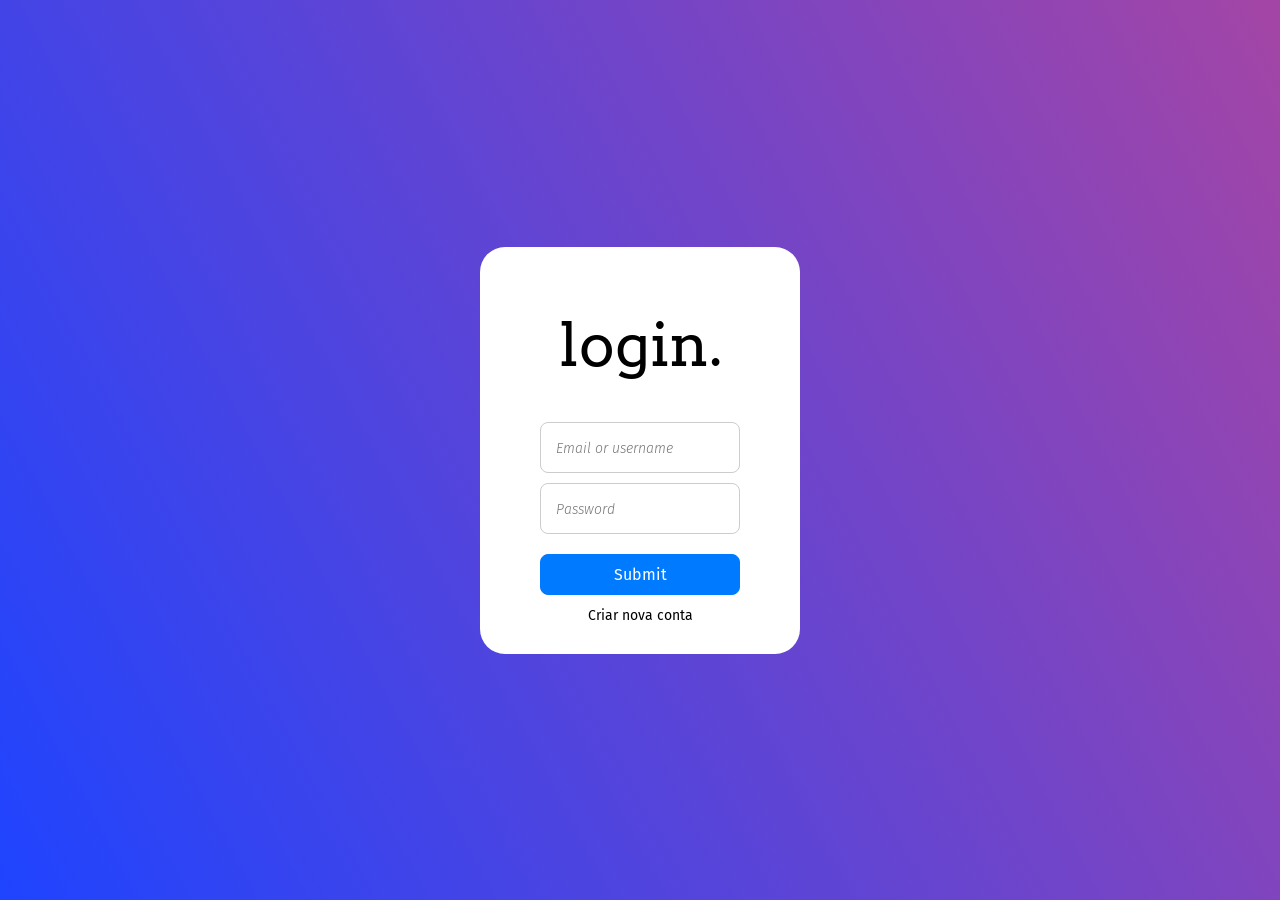
==== login/index.html @ 8d7586f9 "docs: created new folders searching better organization." ====
<!DOCTYPE html>
<html lang="pt-br">
<head>
    <meta charset="UTF-8">
    <meta name="viewport" content="width=device-width, initial-scale=1.0">
    <title>My First Login</title>
    <link rel="preconnect" href="https://fonts.googleapis.com">
    <link rel="preconnect" href="https://fonts.gstatic.com" crossorigin>
    <link href="https://fonts.googleapis.com/css2?family=Arvo&family=Fira+Sans:ital,wght@0,300;0,400;0,500;1,300;1,400&display=swap" rel="stylesheet">
    <link rel="stylesheet" href="index.css">
    <script src="index.js"></script>
</head>
<body>
  <form>
    <h1>login.</h1>
    <div>
      <input type="text" class="form-control" id="login_" aria-describedby="emailHelp" placeholder="Email or username">
    </div>
    <div>
      <input type="password" class="form-control" id="password_" placeholder="Password">
    </div>
    <button type="submit" class="submit_btn">Submit</button>
    <p><a href="../error/error.html" class="create_new" id="create_new">Criar nova conta</a></p>
  </form>
</body>
</html>
---- login/index.css ----
* {
    font-family: "Fira Sans", system-ui, -apple-system, BlinkMacSystemFont, 'Segoe UI', Roboto, Oxygen, Ubuntu, Cantarell, 'Open Sans', 'Helvetica Neue', sans-serif;
    margin: 0;
    padding: 0;
}

body {
    display: flex;
    justify-content: center;
    align-items: center;
    min-height: 100vh;
    background: #1f44ff;
    background: linear-gradient(62deg,rgba(31, 68, 255, 1) 0%, rgba(164, 69, 166, 1) 100%, rgba(252, 70, 107, 1) 100%);
}

h1 {
    font-family: "Arvo", serif;
    font-weight: 400;
    font-style: normal;
    font-size: 60px;
    padding: 30px;
}

form {
    background-color: white;
    padding: 30px 60px 30px 60px;
    border-radius: 25px;
    display: flex;
    flex-direction: column;
    align-items: center;
    width: 200px;
    gap: 10px;
}

.form-control {
    width: 100%;
    padding: 15px;
    border-radius: 8px;
    border: 1px solid #ccc;
    font-weight: 300;
    font-size: 16px;
    box-sizing: border-box;
    outline: none;
}

.form-control::placeholder {
    font-size: 14px;
    font-style: italic;
}

.form-control:focus {
    border: 1px solid #007bff;
    box-shadow: 0 0 5px rgba(0, 123, 255, 0.5);
}

.submit_btn {
    width: 100%;
    margin-top: 10px;
    padding: 10px;
    border-radius: 8px;
    border: 1px solid #007bff;
    background-color: #007bff;
    color: white;
    font-size: 16px;
    cursor: pointer;
}

.submit_btn:hover {
    background-color: #0f71da;
}

.create_new {
    color: black;
    font-size: 14px;
    text-decoration: none;
}

.create_new:hover {
    color: rgb(59, 59, 59);
    text-decoration: underline;
}
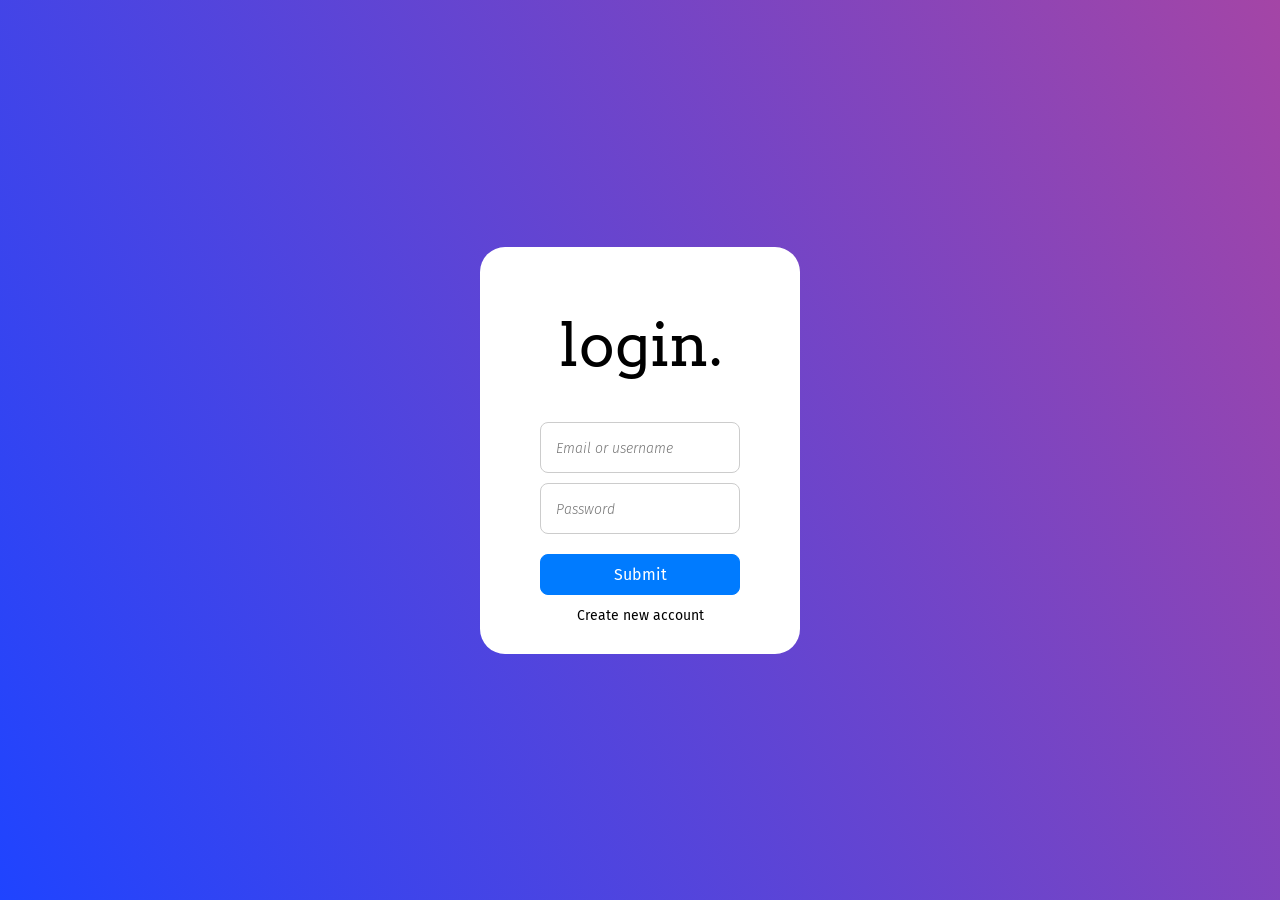
==== commit 309b5e4c: "feat: add more fields to registration form" ====
--- a/login/index.html
+++ b/login/index.html
@@ -3,7 +3,7 @@
 <head>
     <meta charset="UTF-8">
     <meta name="viewport" content="width=device-width, initial-scale=1.0">
-    <title>My First Login</title>
+    <title>Login.</title>
     <link rel="preconnect" href="https://fonts.googleapis.com">
     <link rel="preconnect" href="https://fonts.gstatic.com" crossorigin>
     <link href="https://fonts.googleapis.com/css2?family=Arvo&family=Fira+Sans:ital,wght@0,300;0,400;0,500;1,300;1,400&display=swap" rel="stylesheet">
@@ -14,13 +14,13 @@
   <form>
     <h1>login.</h1>
     <div>
-      <input type="text" class="form-control" id="login_" aria-describedby="emailHelp" placeholder="Email or username">
+      <input type="text" class="form-control" id="input_login" aria-describedby="emailHelp" placeholder="Email or username">
     </div>
     <div>
-      <input type="password" class="form-control" id="password_" placeholder="Password">
+      <input type="password" class="form-control" id="input_password" placeholder="Password">
     </div>
-    <button type="submit" class="submit_btn">Submit</button>
-    <p><a href="../error/error.html" class="create_new" id="create_new">Criar nova conta</a></p>
+    <button type="submit" class="submit_btn" id="submit">Submit</button>
+    <p><a href="../register/register.html" class="create_new" id="create_new">Create new account</a></p>
   </form>
 </body>
 </html>
--- a/login/index.css
+++ b/login/index.css
@@ -32,6 +32,10 @@
     gap: 10px;
 }
 
+form div {
+    width: 100%;
+}
+
 .form-control {
     width: 100%;
     padding: 15px;
@@ -51,6 +55,22 @@
 .form-control:focus {
     border: 1px solid #007bff;
     box-shadow: 0 0 5px rgba(0, 123, 255, 0.5);
+}
+
+select.form-control {
+    padding-left: 11px;
+}
+
+select.form-control:invalid {
+    color: #757575;
+    font-style: italic;
+    font-size: 14px;
+}
+
+select.form-control option {
+    color: black;
+    font-style: normal;
+    font-weight: 300;
 }
 
 .submit_btn {
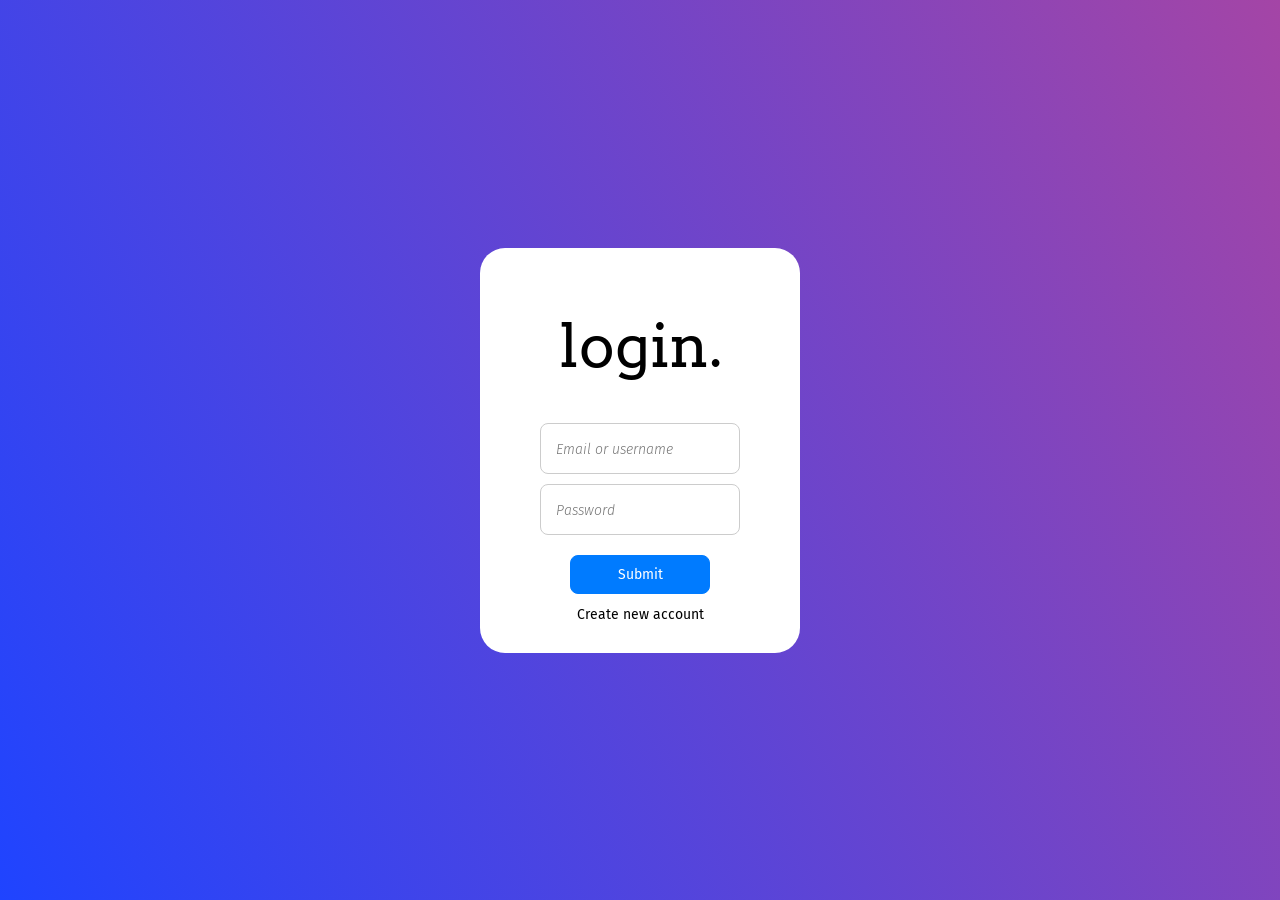
==== commit 8b45d3e7: "feat: make login fields required" ====
--- a/login/index.html
+++ b/login/index.html
@@ -14,10 +14,10 @@
   <form>
     <h1>login.</h1>
     <div>
-      <input type="text" class="form-control" id="input_login" aria-describedby="emailHelp" placeholder="Email or username">
+      <input type="text" class="form-control" id="input_login" aria-describedby="emailHelp" placeholder="Email or username" required>
     </div>
     <div>
-      <input type="password" class="form-control" id="input_password" placeholder="Password">
+      <input type="password" class="form-control" id="input_password" placeholder="Password" required>
     </div>
     <button type="submit" class="submit_btn" id="submit">Submit</button>
     <p><a href="../register/register.html" class="create_new" id="create_new">Create new account</a></p>
--- a/login/index.css
+++ b/login/index.css
@@ -19,6 +19,15 @@
     font-style: normal;
     font-size: 60px;
     padding: 30px;
+}
+
+h2 {
+    font-family: "Arvo", serif;
+    font-weight: 400;
+    font-style: normal;
+    font-size: 30px;
+    padding: 15px;
+    padding-left: 0;
 }
 
 form {
@@ -74,14 +83,14 @@
 }
 
 .submit_btn {
-    width: 100%;
+    width: 70%;
     margin-top: 10px;
     padding: 10px;
     border-radius: 8px;
     border: 1px solid #007bff;
     background-color: #007bff;
     color: white;
-    font-size: 16px;
+    font-size: 14px;
     cursor: pointer;
 }
 
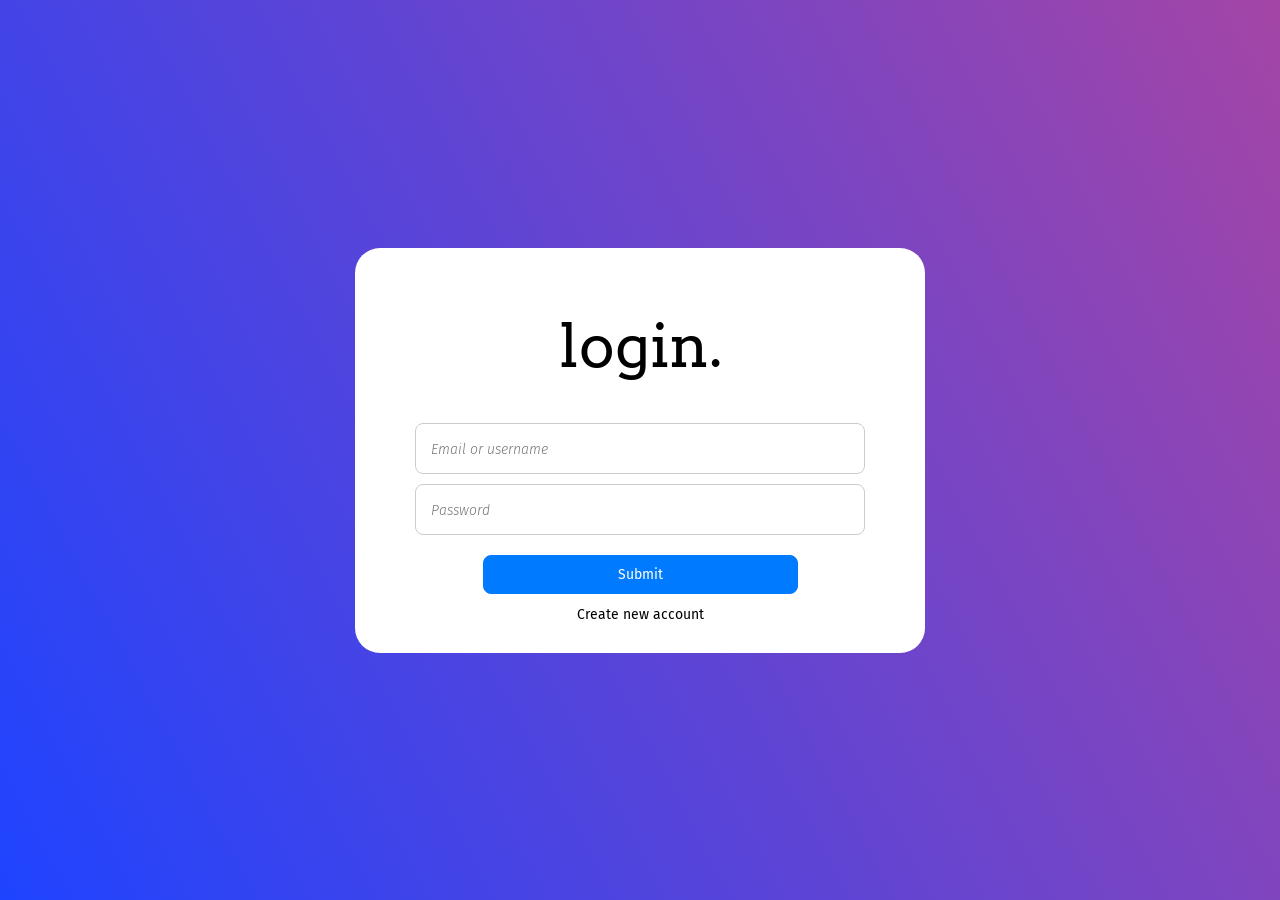
==== commit e1f319ca: "feat: implement login authentication logic using localStorage" ====
--- a/login/index.html
+++ b/login/index.html
@@ -8,19 +8,21 @@
     <link rel="preconnect" href="https://fonts.gstatic.com" crossorigin>
     <link href="https://fonts.googleapis.com/css2?family=Arvo&family=Fira+Sans:ital,wght@0,300;0,400;0,500;1,300;1,400&display=swap" rel="stylesheet">
     <link rel="stylesheet" href="index.css">
-    <script src="index.js"></script>
 </head>
 <body>
   <form>
     <h1>login.</h1>
     <div>
-      <input type="text" class="form-control" id="input_login" aria-describedby="emailHelp" placeholder="Email or username" required>
+      <input type="text" class="form-control" id="user" aria-describedby="emailHelp" placeholder="Email or username" required>
     </div>
     <div>
-      <input type="password" class="form-control" id="input_password" placeholder="Password" required>
+      <input type="password" class="form-control" id="password" placeholder="Password" required>
     </div>
     <button type="submit" class="submit_btn" id="submit">Submit</button>
     <p><a href="../register/register.html" class="create_new" id="create_new">Create new account</a></p>
   </form>
+
+  <script src="index.js"></script>
+
 </body>
 </html>
--- a/login/index.css
+++ b/login/index.css
@@ -37,7 +37,7 @@
     display: flex;
     flex-direction: column;
     align-items: center;
-    width: 200px;
+    width: 450px;
     gap: 10px;
 }
 
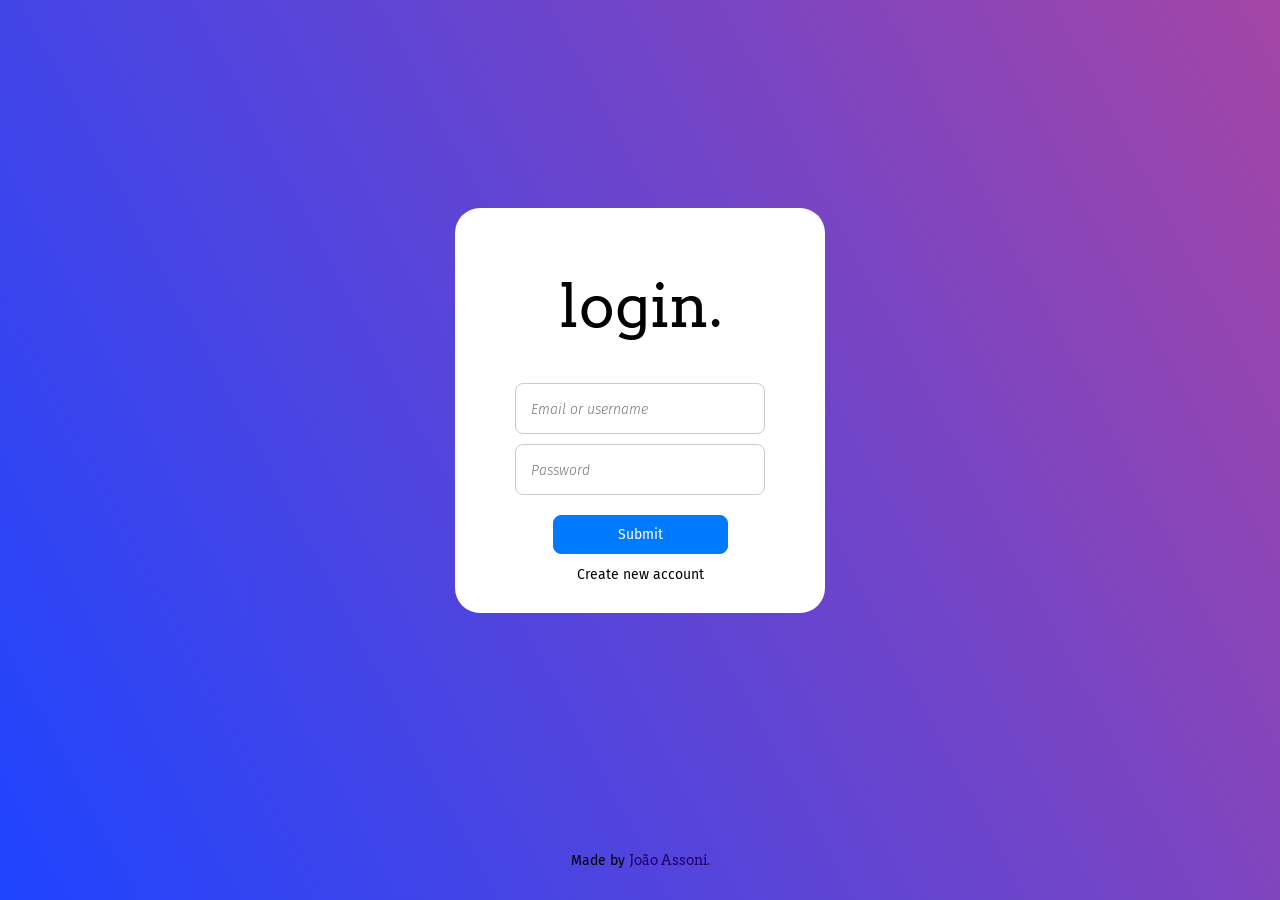
==== commit fc473e9c: "feat: add footer to all pages and fix layout alignment" ====
--- a/login/index.html
+++ b/login/index.html
@@ -10,17 +10,23 @@
     <link rel="stylesheet" href="index.css">
 </head>
 <body>
-  <form>
-    <h1>login.</h1>
-    <div>
+  <main>
+    <form>
+      <h1>login.</h1>
+      <div>
       <input type="text" class="form-control" id="user" aria-describedby="emailHelp" placeholder="Email or username" required>
-    </div>
-    <div>
+      </div>
+      <div>
       <input type="password" class="form-control" id="password" placeholder="Password" required>
-    </div>
-    <button type="submit" class="submit_btn" id="submit">Submit</button>
-    <p><a href="../register/register.html" class="create_new" id="create_new">Create new account</a></p>
-  </form>
+      </div>
+      <button type="submit" class="submit_btn" id="submit">Submit</button>
+      <p><a href="../register/register.html" class="create_new" id="create_new">Create new account</a></p>
+    </form>
+  </main>
+
+  <footer>
+    <p>Made by <a href="https://github.com/joao-assoni" class="github_link" target="_blank">João Assoni.</a></p>
+  </footer>
 
   <script src="index.js"></script>
 
--- a/login/index.css
+++ b/login/index.css
@@ -6,11 +6,19 @@
 
 body {
     display: flex;
-    justify-content: center;
-    align-items: center;
+    flex-direction: column;
     min-height: 100vh;
     background: #1f44ff;
     background: linear-gradient(62deg,rgba(31, 68, 255, 1) 0%, rgba(164, 69, 166, 1) 100%, rgba(252, 70, 107, 1) 100%);
+}
+
+main {
+    flex: 1;
+    display: flex;
+    flex-direction: column;
+    justify-content: center;
+    align-items: center;
+    width: 100%;
 }
 
 h1 {
@@ -21,15 +29,6 @@
     padding: 30px;
 }
 
-h2 {
-    font-family: "Arvo", serif;
-    font-weight: 400;
-    font-style: normal;
-    font-size: 30px;
-    padding: 15px;
-    padding-left: 0;
-}
-
 form {
     background-color: white;
     padding: 30px 60px 30px 60px;
@@ -37,7 +36,7 @@
     display: flex;
     flex-direction: column;
     align-items: center;
-    width: 450px;
+    width: 250px;
     gap: 10px;
 }
 
@@ -107,4 +106,31 @@
 .create_new:hover {
     color: rgb(59, 59, 59);
     text-decoration: underline;
+}
+
+footer {
+    display: flex;
+    justify-content: center;
+    align-items: center;
+    min-height: 80px;
+    width: 100%;
+    padding: 0;
+    font-size: 14px;
+}
+
+footer p {
+    margin: 0;
+}
+
+.github_link {
+    font-family: "Arvo", serif;
+    font-size: 14px;
+    text-decoration: none;
+    font-weight: 400;
+    font-style: normal;
+    color: rgb(32, 0, 105);
+}
+
+.github_link:hover {
+    font-weight: 600;
 }
